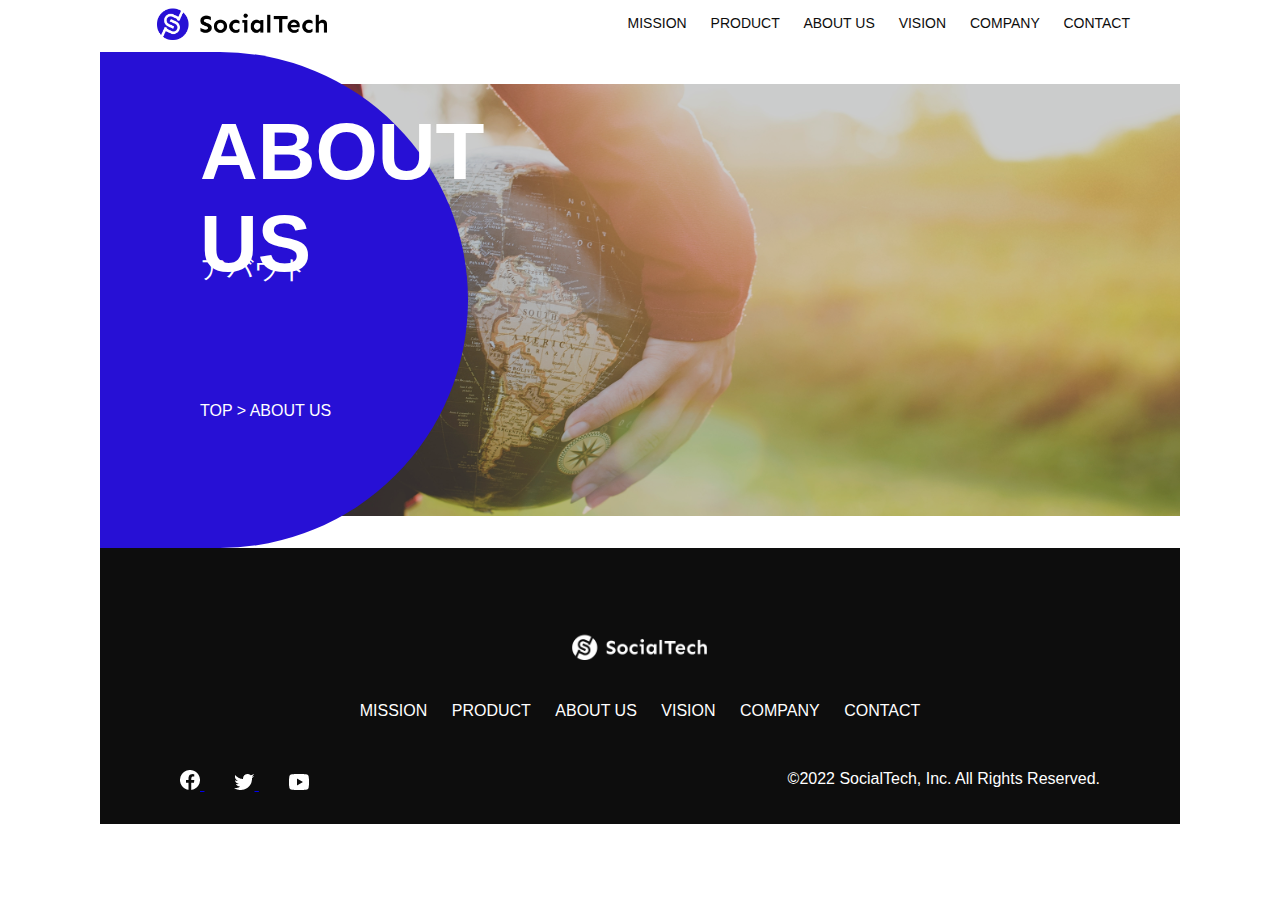
==== aboutus.html @ 39c3bc1f "master" ====
<!DOCTYPE html>
<html>
  <head>
    <title>SocialTech - ABOUT US アバウト -</title>
    <meta charset="utf-8">
    <meta description="SocialTechが目指す5つの目標（S2DGs）を紹介します">
    <meta name="viewport" content="width=device-width, initial-scale="1.0">
    <link rel="stylesheet" href="style.css">
    <style>
      img:not([alt]) {
        border: 10px solid red;
      }
    </style>
  </head>

  <body>
    <!-- ヘッダー -->
    <header>
      <!-- ロゴ -->
      <a href="index.html" id="logo">
        <img src="images/logo.png" alt="トップページに戻る">
      </a>

      <!-- PC用ナビゲーション -->
      <nav id="nav-pc">
        <a href="mission.html">MISSION</a>
        <a href="product.html">PRODUCT</a>
        <a href="aboutus.html">ABOUT US</a>
        <a href="vision.html">VISION</a>
        <a href="company.html">COMPANY</a>
        <a href="contact.html">CONTACT</a>
      </nav>

      <!-- スマホ用メニューボタン -->
      <img id="menu-sp" src="images/button-menu.png" alt="ナビゲーションを開く" 
        onclick="document.getElementById('nav-sp').style.display='block'">

      <!-- スマホ用ナビゲーション -->
      <nav id="nav-sp">
        <img id="close" src="images/button-close.png" alt="ナビゲーションを閉じる" 
          onclick="document.getElementById('nav-sp').style.display = 'none'">
        <a id="logo-sp" href="index.html" 
          onclick="document.getElementById('nav-sp').style.display = 'none'">
          <img src="images/logo-sp.png" alt="トップページに戻る"></a>
        <a class="menu" href="mission.html" 
          onclick="document.getElementById('nav-sp').style.display = 'none'">MISSION</a>
        <a class="menu" href="product.html" 
          onclick="document.getElementById('nav-sp').style.display = 'none'">PRODUCT</a>
        <a class="menu" href="aboutus.html" 
          onclick="document.getElementById('nav-sp').style.display = 'none'">ABOUT US</a>
        <a class="menu" href="vision.html"
          onclick="document.getElementById('nav-sp').style.display = 'none'">VISION</a>
        <a class="menu" href="company.html"
          onclick="document.getElementById('nav-sp').style.display = 'none'">COMPANY</a>
        <a class="menu" href="contact.html"
          onclick="document.getElementById('nav-sp').style.display = 'none'">CONTACT</a>
        <div id="sns">
          <a href="https://www.facebook.com/sejuku2013">
            <img src="images/button-facebook.png" alt="Facebookのリンク">
          </a>
          <a href="https://twitter.com/samuraijuku">
            <img src="images/button-twitter.png" alt="Twitterのリンク">
          </a>
          <a href="https://www.youtube.com/channel/UCCFOQO5aDK0xXam4cUQXT8g">
            <img src="images/button-youtube.png" alt="YouTubeのリンク">
          </a>
        </div>
      </nav>
    </header>

    <main>
      <article>
        <section id="mission-main">
          <div id="mission-title">
            <h1>ABOUT US</h1>
            <span>アバウト</span>
            <div>TOP > ABOUT US</div>
          </div>
        </section>
      </article>
    </main>
    
    <footer>
        <div id="footer-logo">
          <img src="images/logo-sp.png" alt="SocialTech">
        </div>
        <div id="footer-link">
          <a href="mission.html">MISSION</a>
          <a href="product.html">PRODUCT</a>
          <a href="aboutus.html">ABOUT US</a>
          <a href="vision.html">VISION</a>
          <a href="company.html">COMPANY</a>
          <a href="contact.html">CONTACT</a>
        </div>
        <div id="sns-footer">
          <a href="https://www.facebook.com/sejuku2013">
            <img src="images/button-facebook.png" alt="Facebookのリンク">
          </a>
          <a href="https://twitter.com/samuraijuku">
            <img src="images/button-twitter.png" alt="Twitterのリンク">
          </a>
          <a href="https://www.youtube.com/channel/UCCFOQO5aDK0xXam4cUQXT8g">
            <img src="images/button-youtube.png" alt="YouTubeのリンク">
          </a>
          <span id="copyright">&copy;2022 SocialTech, Inc. All Rights Reserved. </span>
        </div>
      </footer>
    </main>
  </body>
</html>
---- style.css ----
/* PC、スマホ共通スタイル */
body {
  font-family: "Source Sans Pro", "Hiragino Kaku Gothic ProN", Meiryo, Arial, sans-serif;
}

p {
  font-size: 15px;
}
/*=======================
PC用のスタイル
========================*/
@media screen and (min-width: 768px) {
  /* 横幅設定 */
  body {
    max-width: 1080px;
    min-width: 960px;
    margin: 0 auto 0 auto;
  }

  /* ヘッダー */
  header {
    display: flex;
    justify-content: space-between;
    max-width: 980px;
    margin: 0 auto 0 auto;
  }

  /* ナビゲーションのレイアウト */
  #nav-pc {
    text-align: right;
    font-size: 14px;
    padding-top: 15px;
  }

  /* ナビゲーションのリンクの装飾設定 */
  #nav-pc > a {
    text-decoration: none;
    margin-left: 20px;
  }

  #nav-pc > a:link {
    color: #0d0d0d;
  }

  #nav-pc > a:visited {
    color: #0d0d0d;
  }

  #nav-pc > a:hover {
    color: #0d0d0d;
    text-decoration: underline;
  }

  #nav-pv > a:active {
    color: #0d0d0d;
  }

  /* メインビジュアル */
  #main-visual {
    position: relative;
    height: 400px;
  }

  #main-message {
    position: absolute;
    top: 0;
    left: 0;
    background-color: #2710d5;
    color: #ffffff;
    border-radius: 0 0 476px 0;
    max-width: 620px;
    height: 100%;
    width: 100%;
    z-index: 11;
  }

  #main-message > h1 {
    font-size: 60px;
    font-weight: bold;
    margin: 100px 0 0 50px;
  }

  #main-message > p {
    font-size: 28px;
    margin: 0 0 0 50px;
  }

  #main-visual > img {
    max-width: 620px;
    border-radius: 476px 0 0 0;
    position: absolute;
    top: 0;
    right: 0;
    z-index: 10;
  }

  /* 見出し */
  h2 {
    margin: 40px 0 0 0;
  }

  h2::after {
    content: url("images/line.png");
    margin-left: 10px;
  }

  h3 {
    font-size: 27px;
  }

  /* ミッション */
  #mission {
    margin: 80px auto 80px auto;
    width: 100%;
  }

  #mission-flex {
    width: 100%;
    display: flex;
  }

  #mission-flex > div {
    width: 50%;
    margin: 20px;
  }

  #mission-photo {
    width: 100%;
  }

  #s2dgs {
    margin-top: 50px;
  }

  /* プロダクト */
  #product {
    background-color: #fafafa;
    width: 100%;
    margin: 80px 0 80px 0;
    padding: 10px 40px 0 40px;
  }

  /* 外枠 */
  #product > div {
    margin-top: 40px;
    display: flex;
  }

  /* 左のカラム */
  #product-left {
    width: 50%;
    margin-right: 20px;
  }

  /* 右のカラム */
  #product-right {
    width: 50%;
    margin-left: 20px;
    margin-top: 80px;
  }

  /* 画像＋説明の枠 */
  #product-left > div {
    position: relative;
    height: 480px;
    margin-right: 20px;
  }

  /* 画像＋説明の枠 */
  #product-left > div {
    position: relative;
    height: 480px;
    margin-right: 20px;
  }

  #product-right > div {
    position: relative;
    height: 480px;
    margin-left: 20px;
  }

  /* 画像 */
  .product-photo {
    width: 100%;
  }

  /* 説明文の枠 */
  .product-explain {
    background-color: #ffffff;
    position: absolute;
    left:  0;
    top:  280px;
    margin: 0 40px 0 40px;
    padding: 20px;
    box-shadow: 5px 5px 10px rgba(0, 0, 0, 0.05);
  }

  /* 説明文の英語 */
  .product-explain > span {
    color: #2710d5;
    font-weight: bold;
    font-size: 16px;
    margin: 0;
  }

  /* 説明文の見出し */
  .product-explain > h3 {
    margin: 5px 0 5px 0;
  }

  /* 説明文 */
  .product-explain > p {
    margin: 0;
  }

  /* 「もっとみる」ボタン */
  #product-more {
    margin: 0 auto -42px auto;
  }

  /* ABOUT US */
  #aboutus {
    margin: 80px auto 80px auto;
  }

  /* 3つの組織文化と画像を入れる枠 */
  #aboutus > div {
    display: flex;
  }

  /* 画像 */
  .culture-img {
    width: 100%;
    align-self: flex-start;
  }

  .culture-img2 {
    margin-top: 50px;
    width: 100%;
  }

  /* 3つの組織文化の表 */
  .culture-table {
    max-width: 500px;
    margin-right: 50px;
  }

  /* 番号 */
  .culture-num {
    font-size: 80px;
    color: #2710d5;
    margin: 0 20px 0 0;
  }

  /* 組織文化英語 */
  .culture-en {
    color: #2710d5;
    font-weight: bold;
    font-size: 24px;
    display: block;
  }

  /* 組織文化日本語 */
  .culture-jp {
    font-size: 28px;
    font-weight: bold;
  }

  /* 説明文 */
  .culture-description {
    margin: 0;
  }

  /* ビジョン */
  #vision {
    margin: 80px auto 80px auto;
  }

  /* セクション内の外枠 */
  #vision > div {
    width: 100%;
    display: flex;
    justify-content: space-between;
    flex-wrap: wrap;
  }

  /* 7つの行動指針の枠 */
  .vision-box {
    width: 300px;
    height: 300px;
    margin-bottom: 30px;
    position: relative;
  }

  .vision-box > img {
    width: 100%;
    height: auto;
    position: absolute;
    top: 0;
    left: 0;
    z-index: 30;
  }

  .vision-box > span {
    position: absolute;
    top: 0;
    left: 0;
    z-index: 31;
    margin-right: 20px;
  }

  .vision-box > span > h4 {
    color: #2710d5;
    font-size: 24px;
    margin: 80px 0 0 0;
  }

  .vision-box > span > h4::first-letter {
    font-size: 40px;
  }

  .vision-box > span > h5 {
    font-size: 20px;
    margin: 0 0 0 0;
  }

  .vision-box > span > p {
    margin: 10px 0 0 0;
  }

  /* 会社概要 */
  #company {
    margin: 80px auto 80px auto;
  }

  #company-table {
    width: 100%;
  }

  .tableheader {
    text-align: left;
    padding: 20px;
    border-bottom-color: #2710d5;
    border-bottom-width: 1px;
    border-bottom-style: solid;
    width: 100px;
  }

  .tableheader-first {
    text-align: left;
    padding: 20px;
    border-bottom-color: #2710d5;
    border-bottom-width: 1px;
    border-bottom-style: solid;
    border-top-color: #2710d5;
    border-top-width: 1px;
    border-top-style: solid;
    width: 100px;
  }

  .cell {
    padding: 30px;
    border-bottom-color: #ececec;
    border-bottom-width: 1px;
    border-bottom-style: solid;
  }

  .cell-first {
    padding: 30px;
    border-bottom-color: #ececec;
    border-bottom-width: 1px;
    border-bottom-style: solid;
    border-top-color: #ececec;
    border-top-width: 1px;
    border-top-style: solid;
  }

  #company > iframe {
    width: 100%;
    height: 368px;
    margin: 40px 0 0 0;
  }

  /* お問い合わせ */
  #contact {
    margin: 80px auto 80px auto;
  }

  /* 外枠 */
  #contact > form > div {
    display: flex;
    flex-direction: row;
    flex-wrap: wrap;
    padding-bottom: 30px;
  }

  /* 左列の見出し */
  .contact-heading {
    width: 240px;
    align-self: center;
  }

  /* 見出しのラベル */
  .contact-label {
    width: 200px;
    font-weight: bold;
  }

  /* 必須 */
  .contact-span {
    color: #ce2222;
    margin: 0 0 0 20px;
    font-weight: bold;
  }

  /* テキストボックス */
  .contact-textbox {
    border-top: 0;
    border-left: 0;
    border-right: 0;
    border-bottom-width: 1px;
    border-bottom-color: #707070;
    border-bottom-style: solid;
    background-color: #fafafa;
    width: 400px;
    height: 56px;
  }

  /* お問い合わせ内容のテキストエリア */
  .contact-textarea {
    border-top: 0;
    border-left: 0;
    border-right: 0;
    border-bottom-width: 1px;
    border-bottom-color: #707070;
    border-bottom-style: solid;
    background-color: #fafafa;
    width: 400px;
    height: 200px;
  }

  /* 個人情報の取り扱い */
  details {
    width: 700px;
  }

  details > div {
    background-color: #fafafa;
    padding: 20px;
  }

  details > span {
    font-weight: bold;
  }

  /* フッター */
  footer {
    background-color: #0d0d0d;
    text-align: center;
    padding: 80px 80px 30px 80px;
  }

  #footer-logo {
    margin-bottom: 30px;
  }

  #footer-link {
    margin-bottom: 50px;
  }

  #footer-link > a {
    text-decoration: none;
    margin: 10px;
  }

  #footer-link > a {
    text-decoration: none;
    margin: 10px;
  }

  #footer-link > a:link {
    color: #ffffff;
  }

  #footer-link > a:visited {
    color: #ffffff;
  }

  #footer-link > a:hover {
    color: #ffffff;
    text-decoration: underline;
  }

  #footer-link > a:active {
    color: #ffffff;
  }

  #sns-footer {
    text-align: left;
    width: 100%;
  }

  #sns-footer > a {
    margin-right: 30px;
  }

  #copyright {
    color: #ffffff;
    text-align: right;
    float: right;
  }

  /* PC用ナビゲーション非表示 */
  #nav-sp, #menu-sp {
    display: none;
  }

  /* mission.html用スタイル */
  /* ミッションのメインビジュアル */
  #mission-main {
    height: 496px;
    width: 100%;
    background-image: url("images/mission/mission-main.png");
    background-repeat: no-repeat;
    background-position-y: center;
  }

  #mission-title {
    background-color: #2710d5;
    width: 368px;
    color: #ffffff;
    height: 496px;
    border-radius: 0 248px 248px 0;
    position: relative;
  }

  #mission-title > h1 {
    position: absolute;
    top: 0;
    left: 100px;
    font-size: 80px;
  }

  #mission-title > span {
    position: absolute;
    top: 200px;
    left: 100px;
    font-size: 26px;
  }

  #mission-title > div {
    position: absolute;
    top: 350px;
    left: 100px;
    font-size: 16px;
  }

  #mission-s2dgs {
    width: 100%;
    margin: 20px;
  }

  .mission-h2 {
    color: #2710d5;
    font-size: 40px;
  }

  .mission-h2::after {
    content: none;
  }

  #mission-5goals {
    margin: 20px;
    display: flex;
  }

  #mission-5goals > img {
    width: 100%;
  }

  #mission-5goals > div {
    flex-grow: 1;
    padding: 20px;
  }

  #mission-5goals > div > div {
    margin-bottom: 40px;
  }

  .fivegoals-image-right {
    float: right;
    margin: 20px;
  }

  .fivegoals-image-left {
    float: left;
    margin: 20px;
  }

  .fivegoals-number {
    color: #2710d5;
    font-size: 48px;
    margin: 0;
  }

  .fivegoals-h3 {
    font-size: 28px;
    font-weight: bold;
    margin: 0;
  }

  .fivegoals-p {
    margin: 0;
  }

  /* プロダクトページ */
  #product-main {
    height: 496px;
    width: 100%;
    background-image: url("images/product/product-main.png");
    background-repeat: no-repeat;
    background-position-y: center;
  }

  #product-title {
    background-color: #2710d5;
    width: 368px;
    color: #ffffff;
    height: 496px;
    border-radius: 0 248px 248px 0;
    position: relative;
  }

  #product-title > h1 {
    position: absolute;
    top: 0;
    left: 100px;
    font-size: 80px;
  }

  #product-title > span {
    position: absolute;
    top: 200px;
    left: 100px;
    font-size: 26px;
  }

  #product-title > div {
    position: absolute;
    top: 350px;
    left: 100px;
    font-size: 16px;
  }

  /* セクション1 */
  .product-section1 {
    position: relative;
    margin: 20px;
    height: 340px;
  }

  .product-section1 > img {
    position: absolute;
    top: 0;
    left: 0;
    width: 450px;
    margin: 0 40px 30px 0;
    border-radius: 0 432px 0 0;
  }

  .product-section1 > div {
    position: absolute;
    top: 0;
    left: 480px;
  }

  /* セクション2 */
  .product-section2 {
    position: relative;
    margin: 20px;
    height: 340px;
  }

  .product-section2 > img {
    position: absolute;
    top: 0;
    right: 0;
    width: 450px;
    margin: 0 0 30px 40px;
    border-radius: 432px 0 0 0;
  }

  .product-section2 > div {
    width: 500px;
    position: absolute;
    top: 0;
    left: 0;
  }

  .product-h2 {
    color: #2710d5;
    font-size: 24px;
    margin: 0;
  }

  .product-h3 {
    font-size: 28px;
    margin: 0;
  }
}

/*====================
  スマートフォン用のスタイル
 =====================*/
@media screen and (max-width: 767px) {
  body {
    min-width: 375px;
    margin:  0;
  }

  /* PC用ナビゲーション非表示 */
  #nav-pc {
    display: none;
  }

  /* ハンバーガーメニュー */
  #menu-sp {
    float: right;
    padding: 0;
  }

  /* スマホ用ナビゲーションの表示切替 */
  /* 初期状態、レイアウトと非表示設定 */
  #nav-sp {
    background-color: #2710d5;
    position: absolute;
    left: 0;
    top: 0;
    height: 100%;
    width: 100%;
    display: none;
    z-index: 100;
  }

  /* ×ボタン */
  #close {
    position: absolute;
    top: 20px;
    right: 20px;
  }

  /* ナビゲーションメニュー用ロゴ */
  #logo-sp {
    margin: 80px 0 30px 20px;
  }

  /* ナビゲーションのリンクの装飾設定 */
  #nav-sp > a {
    display: block;
  }

  #nav-sp > a:link {
    color: #ffffff;
  }

  #nav-sp > a:visited {
    color: #ffffff;
  }

  #nav-sp > a:hover {
    color: #ffffff;
    text-decoration: underline;
  }

  #nav-sp > a:active {
    color: #ffffff;
  }

  #nav-sp > .menu {
    text-decoration: none;
    display: block;
    margin: 0 20px 0 20px;
    height: 44px;
    font-size: 16px;
    background-image: url("images/arrow.png");
    background-repeat: no-repeat;
    background-position: right top;
  }

  #sns {
    position: absolute;
    bottom: 20px;
    left: 20px;
  }

  #sns > a {
    margin-right: 30px;
  }

  /* メインビジュアル */
  #main-visual {
    position: relative;
    height: 470px;
    width: 100%;
    overflow: hidden;
  }

  #main-visual > div {
    position: absolute;
    top: 0;
    left: 0;
    background-color: #2710d5;
    color: white;
    border-radius: 0 0 476px 0;
    text-align: center;
    height: 280px;
    width: 100%;
    z-index: 11;
  }

  #main-visual > div > h1 {
    font-size: 28px;
    margin: 90px 0 0 0;
  }

  #main-visual > div > p {
    margin: 0;
  }

  #main-visual > img {
    width: 100%;
    border-radius: 476px 0 0 0;
    z-index: 10;
    position: absolute;
    bottom: 0;
    right: 0;
  }

  /* 見出し */
  h2::after {
    content: url("images/line.png");
    margin-left: 10px;
  }

  h3 {
    font-size: 24px;
    margin: 10px 0 0 0;
  }

  /* ミッション */
  #mission {
    margin: 20px;
  }

  #mission-photo {
    width: 100%;
  }

  #s2dgs {
    width: 100%;
  }

  #product {
    background-color: #fafafa;
    padding-top: 10px;

  }
  
  #product h2 {
    margin-left: 20px;
  }

  /* 外枠 */
  /* 左右のカラム　スマホでは縦並び */
  #product-left, #product-right {
    margin-right: 20px;
    margin-left: 20px;
  }

  /* 画像＋説明の枠 */
  #product-left > div, #product-right > div {
    position: relative;
    height: 540px;
  }

  /* 説明文の枠 */
  .product-explain {
    background-color: #ffffff;
    position: absolute;
    left: 0;
    bottom: 50px;
    padding: 20px;
    box-shadow: 100% 10px rgba(0, 0, 0, 0.05);
  }

  .product-explain > span {
    color: #2710d5;
    font-weight: bold;
    font-size: 16px;
    margin: 0px;
  }

  .product-explain > h3 {
    margin: 10px 0 10px 0;
  }
  
  .product-photo {
    width: 100%;
  }

  #product-more > img {
    margin: 0 0 -42px 20px;
  }

  /* ABOUT US */
  #aboutus {
    margin: 80px 20px 80px 20px;
  }

  #aboutus > div {
    display: flex;
    flex-direction: column;
  }

  .culture-table {
    width: 100%;
    padding-right: 20px;
    order: 2;
  }

  .culture-img {
    width: 100%;
    order: 1;
  }

  .culture-img2 {
    width: 100%;
  }

  .culture-num {
    font-size: 80px;
    color: #2710d5;
  }

  .culture-en {
    color: #2710d5;
    font-weight: bold;
    font-size: 24px;
    display: block;
  }

  .culture-jp {
    display: block;
  }

  .culture-description {
    margin: 0;
  }

  /* ビジョン */
  #vision {
    margin: 80px 20px 80px 20px;
  }

  .vision-box {
    width: 300px;
    height: 300px;
    margin-bottom: 30px;
    position: relative;
  }

  .vision-box > img {
    width: 100%;
    height: auto;
    position: absolute;
    top: 0;
    left: 0;
    z-index: 30;
  }

  .vision-box > span {
    position: absolute;
    top: 0;
    left: 0;
    z-index: 31;
    margin-right: 20px;
  }

  .vision-box > span > h4 {
    color: #2710d5;
    font-size: 24px;
    margin: 60px 0 0 0;
  }

  .vision-box > span > h5 {
    font-size: 20px;
    margin: 0 0 0 0;
  }

  .vision-box > span > p {
    margin: 10px 0 0 0;
  }

  /* 会社概要 */
  #company {
    margin: 0 20px 0 20px;
  }

  #company > h3 {
    margin-bottom: 20px;
  }

  #company > table {
    width: 100%;
  }

  .tableheader-first {
    text-align: left;
    padding: 20px;
    border-bottom-color: #2710d5;
    border-bottom-width: 1px;
    border-bottom-style: solid;
    border-top-color: #2710d5;
    border-top-width: 1px;
    border-top-style: solid;
    width: 50%;
  }

  .tableheader {
    text-align: left;
    padding: 20px;
    border-bottom-color: #2710d5;
    border-bottom-width: 1px;
    border-bottom-style: solid;
    width: 50%;
  }

  .cell {
    padding: 20px;
    border-bottom-color: #ececec;
    border-bottom-width: 1px;
    border-bottom-style: solid;
  }

  .cell-first {
    padding: 20px;
    border-bottom-color: #ececec;
    border-bottom-width: 1px;
    border-bottom-style: solid;
    border-top-color: #ececec;
    border-top-width: 1px;
    border-top-style: solid;
  }

  #company > iframe {
    width: 100%;
    height: 240px;
    margin: 40px 0 0 0;
  }

  /* お問い合わせ */
  #contact {
    margin: 80px 20px 80px 20px;
  }

  #contact > h3 {
    margin-bottom: 20px;
  }

  #contact > form > div {
    margin-bottom: 20px;
  }

  .contact-heading {
    margin-bottom: 20px;
  }

  /* ラベル */
  .contact-label {
    width: 200px;
    font-weight: bold;
  }

  /* 必須 */
  .contact-span {
    color: #ce2222;
    margin: 0 0 0 20px;
    font-weight: bold;
  }

  .contact-textbox {
    height: 56px;
    border-top: 0;
    border-left: 0;
    border-right: 0;
    background-color: #fafafa;
    border-bottom-color: #707070;
    border-bottom-width: 1px;
    border-bottom-style: solid;
    min-width: 300px;
    width: 100%;
  }

  .contact-textarea {
    height: 150px;
    border-top: 0;
    border-left: 0;
    border-right: 0;
    background-color: #fafafa;
    width: 100%;
  }

  .radiobutton {
    margin-bottom: 20px;
  }

  .radiobutton + label::after {
    content: "\A";
    white-space: pre;
  }

  /* フッター */
  footer {
    background-color: #0d0d0d;
    padding: 30px 20px 50px 20px;
  }

  #footer-logo {
    margin-bottom: 30px;
  }

  #footer-link {
    margin-bottom: 50px;
  }

  #footer-link > a {
    text-decoration: none;
    margin: 0 20px 30px 0;
    display: block;
    background-image: url("images/arrow.png");
    background-repeat: no-repeat;
    background-position: right top;
  }

  #footer-link > a:link {
    color: #ffffff;
  }
  #footer-link > a:visited {
    color: #ffffff;
  }
  #footer-link > a:hover {
    color: #ffffff;
    text-decoration: underline;
  }
  #footer-link > a:active {
    color: #ffffff;
  }

  #sns-footer {
    display: block;
    width: 100%;
  }

  #sns-footer > a {
    margin-right: 30px;
  }

  #copyright {
    font-size: 12px;
    display: block;
    margin-top: 30px;
    color: #ffffff;
  }

  /* mission.html用スタイル */
  /* ミッションのメインビジュアル */
  #mission-main {
    height: 250px;
    width: 100%;
    background-image: url("images/mission/mission-main.png");
    background-repeat: no-repeat;
    background-position-y: center;
    background-size: auto 200px;
  }

  #mission-title {
    background-color: #2710d5;
    width: 136px;
    color: #ffffff;
    height: 256px;
    border-radius: 0 248px 248px 0;
    position: relative;
  }

  #mission-title > h1 {
    position: absolute;
    top: 0;
    left: 20px;
    font-size: 40px;
  }

  #mission-title > span {
    position: absolute;
    top: 110px;
    left: 20px;
    font-size: 18px;
  }

  #mission-title > div {
    position: absolute;
    top: 180px;
    left: 20px;
    font-size: 13px;
  }

  /* ミッションページ　S2DGSの設定 */
  #mission-s2dgs {
    margin: 20px;
  }

  .mission-h2 {
    color: #2710d5;
    font-size: 38px;
    margin: 0;
  }

  .mission-h2::after {
    content: none;
  }

  /* ミッションページ　5Goalsの設定 */
  #mission-s2dgs > img {
    width: 100%;
  }

  #mission-5goals {
    margin: 20px;
  }

  #s2dgs-image {
    width: 100%;
  }

  #mission-5goals > div > div {
    margin-bottom: 40px;
  }

  .fivegoals-image-right {
    margin: 20px auto 20px auto;
    display: block;
  }

  .fivegoals-image-left {
    margin: 20px auto 20px auto;
    display: block;
  }

  .fivegoals-number {
    color: #2710d5;
    font-size: 48px;
    margin: 0;
  }

  .fivegoals-h3 {
    font-size: 28px;
    margin: 0;
  }

  .fivegoals-p {
    margin: 0;
  }

  /* プロダクトページ */
  #product-main {
    height: 256px;
    width: 100%;
    background-image: url("images/product/product-main.png");
    background-repeat: no-repeat;
    background-position-y: center;
    background-size: auto 208px auto 208px;
  }

  #product-title {
    background-color: #2710d5;
    width: 136px;
    color: #ffffff;
    height: 256px;
    border-radius: 0 248px 248px 0;
    position: relative;
  }

  #product-title > h1 {
    position: absolute;
    top: 0;
    left: 20px;
    font-size: 40px;
  }

  #product-title > span {
    position: absolute;
    top: 110px;
    left: 20px;
    font-size: 18px;
  }

  #product-title > div {
    position: absolute;
    top: 180px;
    left: 20px;
    font-size: 13px;
  }

  .product-section1 {
    margin: 20px;
  }

  .product-section1 > img {
    width: 100%;
    border-radius: 0 300px 0 0;
  }

  .product-section2 {
    margin: 20px;
    display: flex;
    flex-direction: column;
  }

  .product-section2 > img {
    order: 1;
    width: 100%;
    border-radius: 300px 0 0 0;
  }

  .product-section2 > div {
    order: 2;
  }

  .product-h2 {
    color: #2710d5;
    font-size: 24px;
    margin: 0;
  }

  .product-h3 {
    font-size: 28px;
    margin: 0;
  }
}
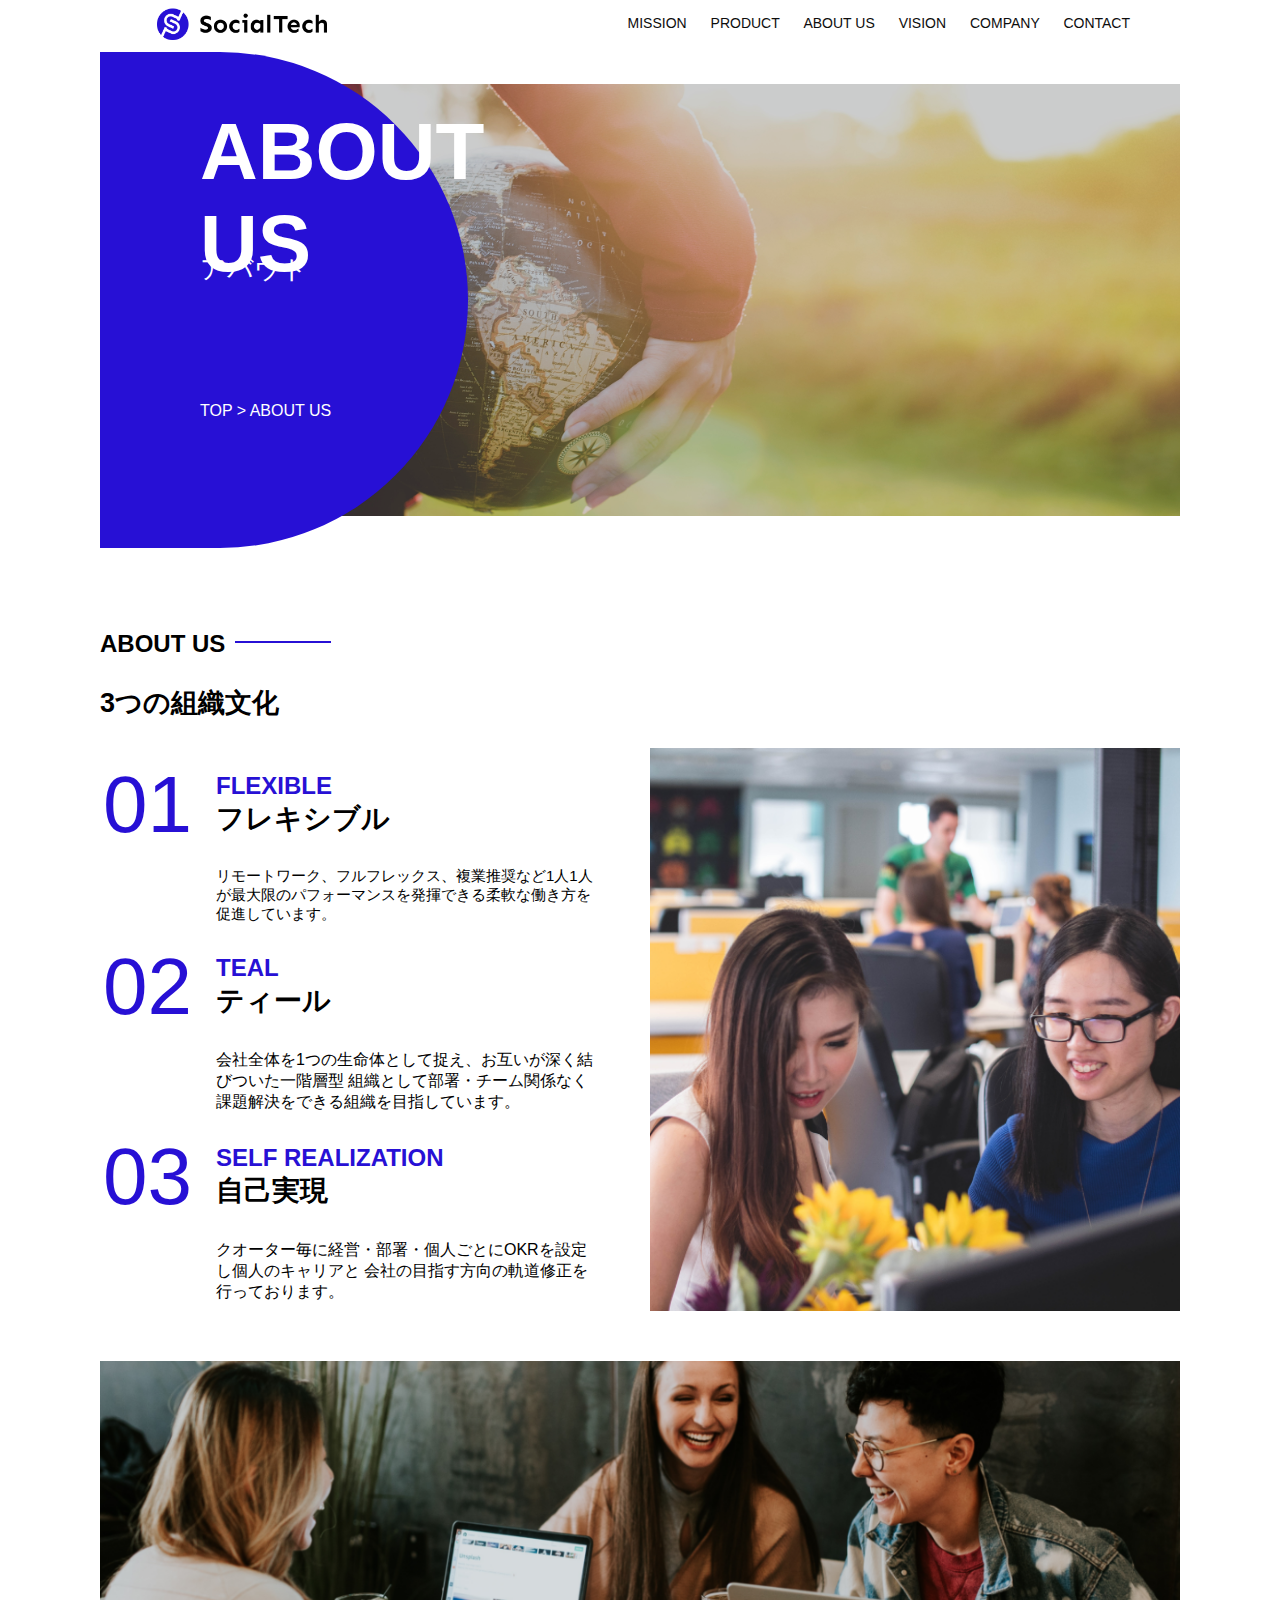
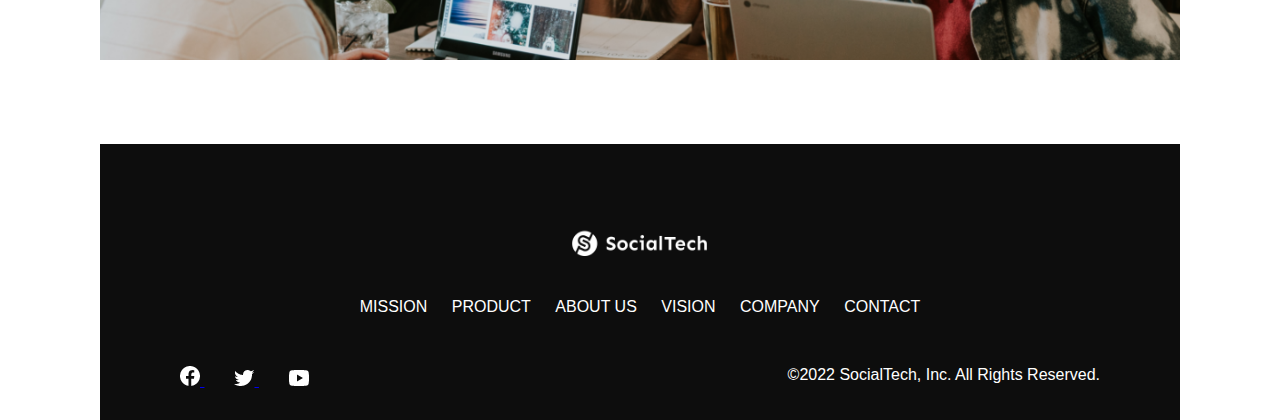
==== commit 6d7d6a4b: "master" ====
--- a/aboutus.html
+++ b/aboutus.html
@@ -3,7 +3,7 @@
   <head>
     <title>SocialTech - ABOUT US アバウト -</title>
     <meta charset="utf-8">
-    <meta description="SocialTechが目指す5つの目標（S2DGs）を紹介します">
+    <meta description="SocialTechについてを紹介します">
     <meta name="viewport" content="width=device-width, initial-scale="1.0">
     <link rel="stylesheet" href="style.css">
     <style>
@@ -77,6 +77,79 @@
             <div>TOP > ABOUT US</div>
           </div>
         </section>
+
+        <!---ABOUT US-->
+        <section id="aboutus">
+          <h2 class="index-h2">ABOUT US</h2>
+          <h3>3つの組織文化</h3>
+          <div>
+            <table class="culture-table">
+              <tr>
+                <td>
+                  <span class="culture-num">01</span>
+                </td>
+                <td>
+                  <span class="culture-en">FLEXIBLE</span>
+                  <span class="culture-jp">フレキシブル</span>
+                </td>
+              </tr>
+
+              <tr>
+                <td>
+                  <!--　空のセル -->
+                </td>
+                <td>
+                  <p class="culture-description">
+                    リモートワーク、フルフレックス、複業推奨など1人1人が最大限のパフォーマンスを発揮できる柔軟な働き方を促進しています。
+                  </p>
+                </td>
+              </tr>
+
+              <tr>
+                <td>
+                  <span class="culture-num">02</span>
+                </td>
+                <td>
+                  <span class="culture-en">TEAL</span>
+                  <span class="culture-jp">ティール</span>
+                </td>
+              </tr>
+
+              <tr>
+                <td>
+                  <!--空のセル-->
+                </td>
+                <td>
+                  会社全体を1つの生命体として捉え、お互いが深く結びついた一階層型
+                  組織として部署・チーム関係なく課題解決をできる組織を目指しています。
+                </td>
+              </tr>
+
+              <tr>
+                <td>
+                  <span class="culture-num">03</span>
+                </td>
+                <td>
+                  <span class="culture-en">SELF REALIZATION</span>
+                  <span class="culture-jp">自己実現</span>
+                </td>
+              </tr>
+
+              <tr>
+                <td>
+                  <!--空のセル-->
+                </td>
+  
+                <td>
+                  クオーター毎に経営・部署・個人ごとにOKRを設定し個人のキャリアと
+                 会社の目指す方向の軌道修正を行っております。
+               </td>
+              </tr>
+            </table>
+            <img class="culture-img" src="images/index/index-aboutus1.png" alt="笑顔で話し合う2人の女性">
+          </div>
+          <img class="culture-img2" src="images/index/index-aboutus2.png" alt="笑顔で話し合う3人の男女">
+        </section>
       </article>
     </main>
     
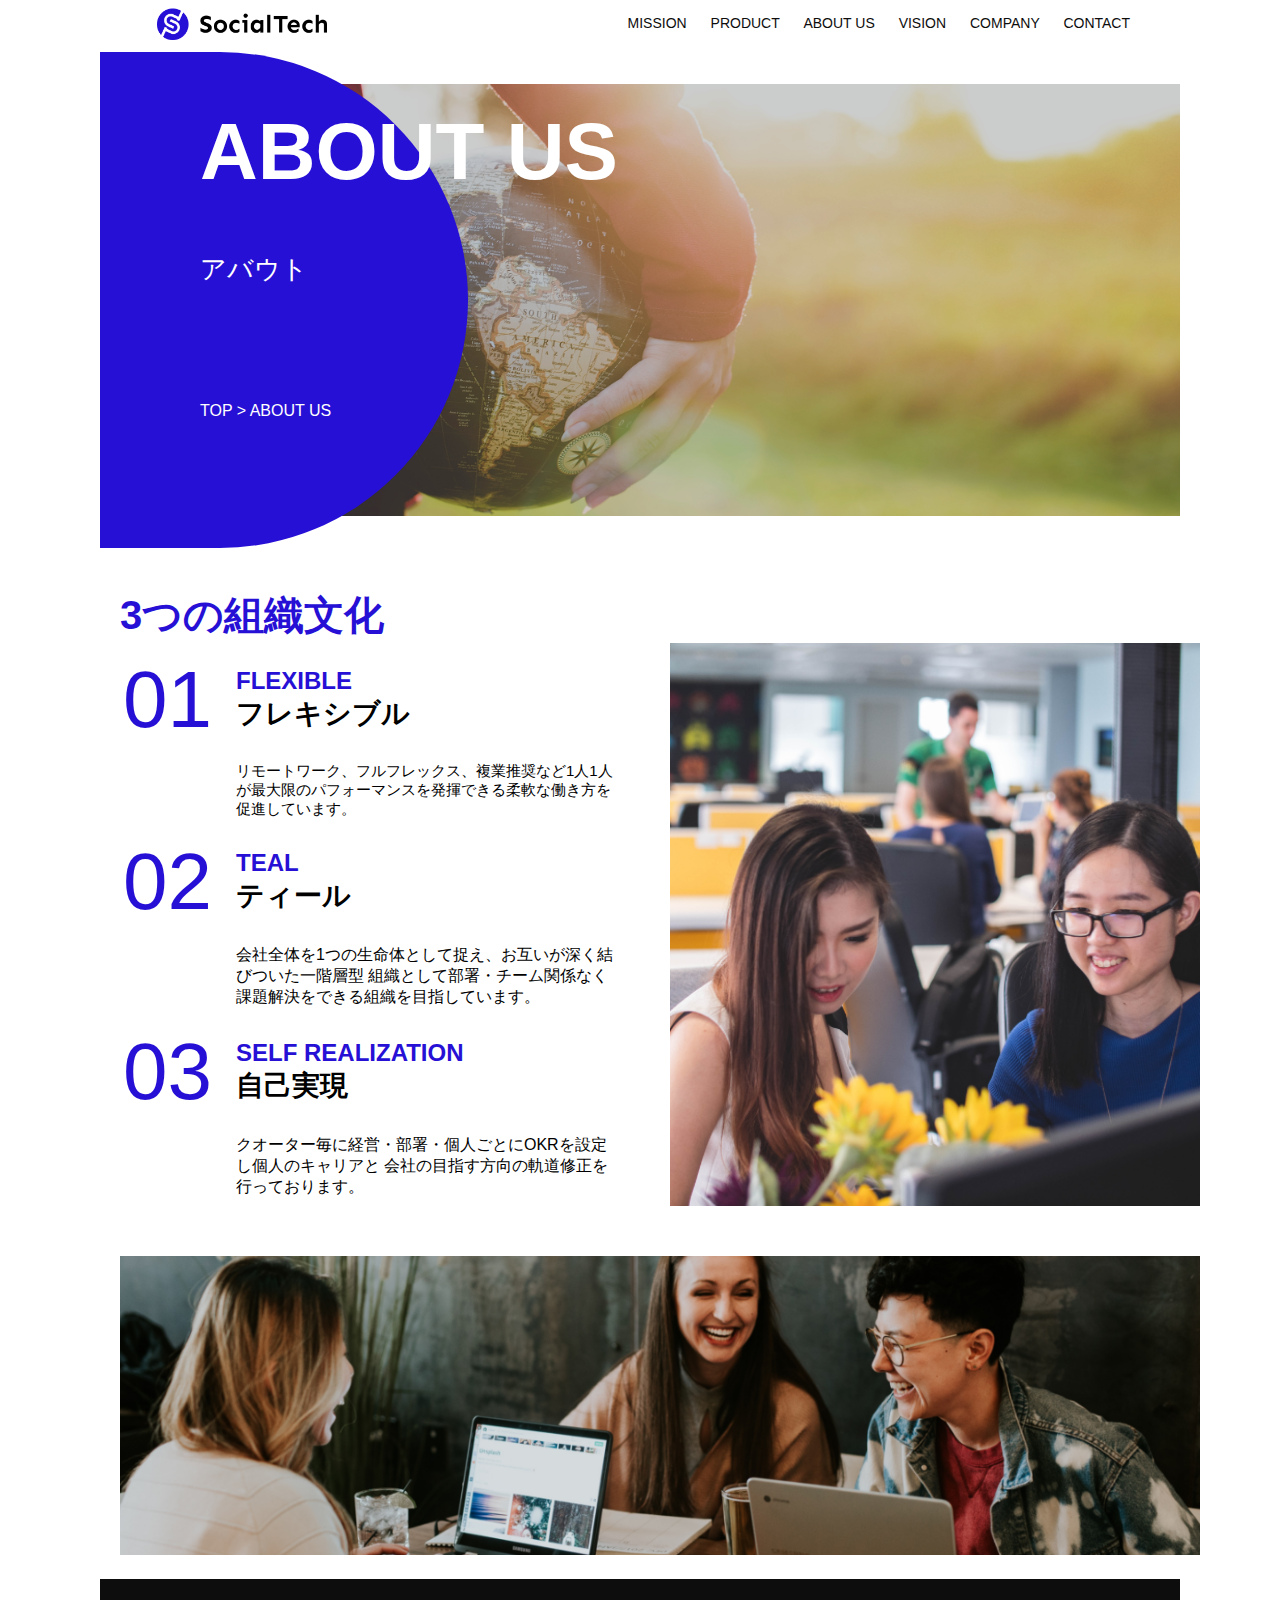
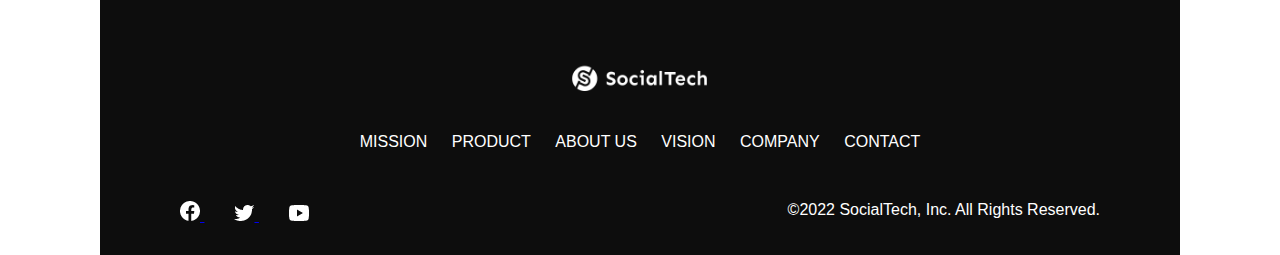
==== commit 6f2a6e7f: "master" ====
--- a/aboutus.html
+++ b/aboutus.html
@@ -70,8 +70,8 @@
 
     <main>
       <article>
-        <section id="mission-main">
-          <div id="mission-title">
+        <section id="about-main">
+          <div id="about-title">
             <h1>ABOUT US</h1>
             <span>アバウト</span>
             <div>TOP > ABOUT US</div>
@@ -79,18 +79,18 @@
         </section>
 
         <!---ABOUT US-->
-        <section id="aboutus">
-          <h2 class="index-h2">ABOUT US</h2>
-          <h3>3つの組織文化</h3>
+        <section id="aboutus2">
+          <h2 class="about-h2">3つの組織文化</h2>
+
           <div>
-            <table class="culture-table">
+            <table class="culture2-table">
               <tr>
                 <td>
-                  <span class="culture-num">01</span>
+                  <span class="culture2-num">01</span>
                 </td>
                 <td>
-                  <span class="culture-en">FLEXIBLE</span>
-                  <span class="culture-jp">フレキシブル</span>
+                  <span class="culture2-en">FLEXIBLE</span>
+                  <span class="culture2-jp">フレキシブル</span>
                 </td>
               </tr>
 
@@ -99,7 +99,7 @@
                   <!--　空のセル -->
                 </td>
                 <td>
-                  <p class="culture-description">
+                  <p class="culture2-description">
                     リモートワーク、フルフレックス、複業推奨など1人1人が最大限のパフォーマンスを発揮できる柔軟な働き方を促進しています。
                   </p>
                 </td>
@@ -107,11 +107,11 @@
 
               <tr>
                 <td>
-                  <span class="culture-num">02</span>
+                  <span class="culture2-num">02</span>
                 </td>
                 <td>
-                  <span class="culture-en">TEAL</span>
-                  <span class="culture-jp">ティール</span>
+                  <span class="culture2-en">TEAL</span>
+                  <span class="culture2-jp">ティール</span>
                 </td>
               </tr>
 
@@ -127,11 +127,11 @@
 
               <tr>
                 <td>
-                  <span class="culture-num">03</span>
+                  <span class="culture2-num">03</span>
                 </td>
                 <td>
-                  <span class="culture-en">SELF REALIZATION</span>
-                  <span class="culture-jp">自己実現</span>
+                  <span class="culture2-en">SELF REALIZATION</span>
+                  <span class="culture2-jp">自己実現</span>
                 </td>
               </tr>
 
@@ -146,9 +146,10 @@
                </td>
               </tr>
             </table>
-            <img class="culture-img" src="images/index/index-aboutus1.png" alt="笑顔で話し合う2人の女性">
+            <img class="culture2-img" src="images/index/index-aboutus1.png" alt="笑顔で話し合う2人の女性">
           </div>
-          <img class="culture-img2" src="images/index/index-aboutus2.png" alt="笑顔で話し合う3人の男女">
+
+          <img class="culture2-img2" src="images/index/index-aboutus2.png" alt="笑顔で話し合う3人の男女">
         </section>
       </article>
     </main>
--- a/style.css
+++ b/style.css
@@ -613,7 +613,8 @@
     margin: 0;
   }
 
-  /* プロダクトページ */
+  /* product.html用スタイル */
+  /* プロダクトのメインビジュアル */
   #product-main {
     height: 496px;
     width: 100%;
@@ -707,6 +708,431 @@
     font-size: 28px;
     margin: 0;
   }
+
+
+  /* about.html用スタイル */
+  /* アバウトのメインビジュアル */
+  #about-main {
+    height: 496px;
+    width: 100%;
+    background-image: url("images/mission/mission-main.png");
+    background-repeat: no-repeat;
+    background-position-y: center;
+  }
+
+  #about-title {
+    background-color: #2710d5;
+    width: 368px;
+    color: #ffffff;
+    height: 496px;
+    border-radius: 0 248px 248px 0;
+    position: relative;
+  }
+
+  #about-title > h1 {
+    position: absolute;
+    top: 0;
+    left: 100px;
+    font-size: 80px;
+    white-space: nowrap;
+  }
+
+  #about-title > span {
+    position: absolute;
+    top: 200px;
+    left: 100px;
+    font-size: 26px;
+  }
+
+  #about-title > div {
+    position: absolute;
+    top: 350px;
+    left: 100px;
+    font-size: 16px;
+  }
+
+  #aboutus2 {
+    width: 100%;
+    margin: 20px;
+  }
+
+  .about-h2 {
+    color: #2710d5;
+    font-size: 40px;
+  }
+
+  .about-h2::after {
+    content: none;
+  }
+
+  /* 3つの組織文化と画像を入れる枠 */
+  #aboutus2 > div {
+   display: flex;
+  }
+  
+  /* 画像 */
+  .culture2-img {
+    width: 100%;
+    align-self: flex-start;
+  }
+  
+  .culture2-img2 {
+    margin-top: 50px;
+    width: 100%;
+  }
+  
+  /* 3つの組織文化の表 */
+  .culture2-table {
+    max-width: 500px;
+    margin-right: 50px;
+  }
+  
+  /* 番号 */
+  .culture2-num {
+    font-size: 80px;
+    color: #2710d5;
+    margin: 0 20px 0 0;
+  }
+  
+  /* 組織文化英語 */
+  .culture2-en {
+    color: #2710d5;
+    font-weight: bold;
+    font-size: 24px;
+    display: block;
+  }
+  
+  /* 組織文化日本語 */
+  .culture2-jp {
+    font-size: 28px;
+    font-weight: bold;
+  }
+  
+  /* 説明文 */
+  .culture2-description {
+    margin: 0;
+  }
+
+  /* vision.html用スタイル */
+  /* ヴィジョンのメインビジュアル */
+  #vision-main {
+    height: 496px;
+    width: 100%;
+    background-image: url("images/mission/mission-main.png");
+    background-repeat: no-repeat;
+    background-position-y: center;
+  }
+
+  #vision-title {
+    background-color: #2710d5;
+    width: 368px;
+    color: #ffffff;
+    height: 496px;
+    border-radius: 0 248px 248px 0;
+    position: relative;
+  }
+
+  #vision-title > h1 {
+    position: absolute;
+    top: 0;
+    left: 100px;
+    font-size: 80px;
+  }
+
+  #vision-title > span {
+    position: absolute;
+    top: 200px;
+    left: 100px;
+    font-size: 26px;
+  }
+
+  #vision-title > div {
+    position: absolute;
+    top: 350px;
+    left: 100px;
+    font-size: 16px;
+  }
+
+  #vision2 {
+    width: 100%;
+    margin: 20px;
+  }
+
+  .vision-h2 {
+    color: #2710d5;
+    font-size: 40px;
+  }
+
+  .vision-h2::after {
+    content: none;
+  }
+
+  /* セクション内の外枠 */
+  #vision2 > div {
+    width: 100%;
+    display: flex;
+    justify-content: space-between;
+    flex-wrap: wrap;
+  }
+
+  /* 7つの行動指針の枠 */
+  .vision2-box {
+    width: 300px;
+    height: 300px;
+    margin-bottom: 30px;
+    position: relative;
+  }
+
+  .vision2-box > img {
+    width: 100%;
+    height: auto;
+    position: absolute;
+    top: 0;
+    left: 0;
+    z-index: 30;
+  }
+
+  .vision2-box > span {
+    position: absolute;
+    top: 0;
+    left: 0;
+    z-index: 31;
+    margin-right: 20px;
+  }
+
+  .vision2-box > span > h4 {
+    color: #2710d5;
+    font-size: 24px;
+    margin: 80px 0 0 0;
+  }
+
+  .vision2-box > span > h4::first-letter {
+    font-size: 40px;
+  }
+
+  .vision2-box > span > h5 {
+    font-size: 20px;
+    margin: 0 0 0 0;
+  }
+
+  .vision2-box > span > p {
+    margin: 10px 0 0 0;
+  }
+
+  /* company.html用スタイル */
+  /* カンパ二ーのメインビジュアル */
+  #company-main {
+    height: 496px;
+    width: 100%;
+    background-image: url("images/mission/mission-main.png");
+    background-repeat: no-repeat;
+    background-position-y: center;
+  }
+
+  #company-title {
+    background-color: #2710d5;
+    width: 368px;
+    color: #ffffff;
+    height: 496px;
+    border-radius: 0 248px 248px 0;
+    position: relative;
+  }
+
+  #company-title > h1 {
+    position: absolute;
+    top: 0;
+    left: 100px;
+    font-size: 80px;
+  }
+
+  #company-title > span {
+    position: absolute;
+    top: 200px;
+    left: 100px;
+    font-size: 26px;
+  }
+
+  #company-title > div {
+    position: absolute;
+    top: 350px;
+    left: 100px;
+    font-size: 16px;
+  }
+
+  /* 会社概要 */
+  #company2 {
+    width: 100%;
+    margin: 20px;
+  }
+
+  .company-h2 {
+    color: #2710d5;
+    font-size: 40px;
+    margin-bottom: 20px;
+  }
+
+  .company-h2::after {
+    content: none;
+  }
+
+  #company2-table {
+    width: 100%;
+  }
+
+  .tableheader2 {
+    text-align: left;
+    padding: 20px;
+    border-bottom-color: #2710d5;
+    border-bottom-width: 1px;
+    border-bottom-style: solid;
+    width: 150px;
+  }
+
+  .tableheader2-first {
+    text-align: left;
+    padding: 20px;
+    border-bottom-color: #2710d5;
+    border-bottom-width: 1px;
+    border-bottom-style: solid;
+    border-top-color: #2710d5;
+    border-top-width: 1px;
+    border-top-style: solid;
+    width: 150px;
+  }
+
+  .cell2 {
+    padding: 30px;
+    border-bottom-color: #ececec;
+    border-bottom-width: 1px;
+    border-bottom-style: solid;
+  }
+
+  .cell2-first {
+    padding: 30px;
+    border-bottom-color: #ececec;
+    border-bottom-width: 1px;
+    border-bottom-style: solid;
+    border-top-color: #ececec;
+    border-top-width: 1px;
+    border-top-style: solid;
+  }
+
+  #company2 > iframe {
+    width: 100%;
+    height: 368px;
+    margin: 40px 0 0 0;
+  }
+
+  /* contact.html用スタイル */
+  /* お問い合わせのメインビジュアル */
+  #contact-main {
+    height: 496px;
+    width: 100%;
+    background-image: url("images/mission/mission-main.png");
+    background-repeat: no-repeat;
+    background-position-y: center;
+  }
+
+  #contact-title {
+    background-color: #2710d5;
+    width: 368px;
+    color: #ffffff;
+    height: 496px;
+    border-radius: 0 248px 248px 0;
+    position: relative;
+  }
+
+  #contact-title > h1 {
+    position: absolute;
+    top: 0;
+    left: 100px;
+    font-size: 80px;
+  }
+
+  #contact-title > span {
+    position: absolute;
+    top: 200px;
+    left: 100px;
+    font-size: 26px;
+  }
+
+  #contact-title > div {
+    position: absolute;
+    top: 350px;
+    left: 100px;
+    font-size: 16px;
+  }
+
+  #contact2 {
+    width: 100%;
+    margin: 20px;
+  }
+
+  .contact-h2 {
+    color: #2710d5;
+    font-size: 40px;
+    margin-bottom: 20px;
+  }
+
+  .contact-h2::after {
+    content: none;
+  }
+
+  /* 外枠 */
+  #contact2 > form > div {
+    display: flex;
+    flex-direction: row;
+    flex-wrap: wrap;
+    padding-bottom: 30px;
+  }
+
+  /* 左列の見出し */
+  .contact2-heading {
+    width: 240px;
+    align-self: center;
+  }
+
+  /* 見出しのラベル */
+  .contact2-label {
+    width: 200px;
+    font-weight: bold;
+  }
+
+  /* 必須 */
+  .contact2-span {
+    color: #ce2222;
+    margin: 0 0 0 20px;
+    font-weight: bold;
+  }
+
+  /* テキストボックス */
+  .contact2-textbox {
+    border-top: 0;
+    border-left: 0;
+    border-right: 0;
+    border-bottom-width: 1px;
+    border-bottom-color: #707070;
+    border-bottom-style: solid;
+    background-color: #fafafa;
+    width: 400px;
+    height: 56px;
+  }
+
+  /* お問い合わせ内容のテキストエリア */
+  .contact2-textarea {
+    border-top: 0;
+    border-left: 0;
+    border-right: 0;
+    border-bottom-width: 1px;
+    border-bottom-color: #707070;
+    border-bottom-style: solid;
+    background-color: #fafafa;
+    width: 400px;
+    height: 200px;
+  }
+
+
+
 }
 
 /*====================
@@ -1023,7 +1449,7 @@
     border-top-color: #2710d5;
     border-top-width: 1px;
     border-top-style: solid;
-    width: 50%;
+    width: 30%;
   }
 
   .tableheader {
@@ -1032,7 +1458,7 @@
     border-bottom-color: #2710d5;
     border-bottom-width: 1px;
     border-bottom-style: solid;
-    width: 50%;
+    width: 30%;
   }
 
   .cell {
@@ -1270,14 +1696,15 @@
     margin: 0;
   }
 
-  /* プロダクトページ */
+  /* product.html用スタイル */
+  /* プロダクトのメインビジュアル */
   #product-main {
     height: 256px;
     width: 100%;
     background-image: url("images/product/product-main.png");
     background-repeat: no-repeat;
     background-position-y: center;
-    background-size: auto 208px auto 208px;
+    background-size: auto 200px;
   }
 
   #product-title {
@@ -1345,4 +1772,422 @@
     font-size: 28px;
     margin: 0;
   }
+
+  /* sboutus.html用スタイル */
+  /* アバウトのメインビジュアル */
+  #about-main{
+    height: 256px;
+    width: 100%;
+    background-image: url("images/mission/mission-main.png");
+    background-repeat: no-repeat;
+    background-position-y: center;
+    background-size: auto 200px;
+  }
+
+  #about-title {
+    background-color: #2710d5;
+    width: 136px;
+    color: #ffffff;
+    height: 256px;
+    border-radius: 0 248px 248px 0;
+    position: relative;
+    white-space: nowrap;
+  }
+
+  #about-title > h1 {
+    position: absolute;
+    top: 0;
+    left: 20px;
+    font-size: 40px;
+  }
+
+  #about-title > span {
+    position: absolute;
+    top: 110px;
+    left: 20px;
+    font-size: 18px;
+  }
+
+  #about-title > div {
+    position: absolute;
+    top: 180px;
+    left: 20px;
+    font-size: 13px;
+  }
+
+  #aboutus2 {
+    margin: 20px;
+  }
+
+  .about-h2 {
+    color: #2710d5;
+    font-size: 38px;
+    margin: 0;
+  }
+
+  .about-h2::after {
+    content: none;
+  }
+
+  #aboutus2 > div {
+    display: flex;
+    flex-direction: column;
+  }
+
+  .culture2-table {
+    width: 100%;
+    padding-right: 20px;
+    order: 2;
+  }
+
+  .culture2-img {
+    width: 100%;
+    order: 1;
+  }
+
+  .culture2-img2 {
+    width: 100%;
+  }
+
+  .culture2-num {
+    font-size: 80px;
+    color: #2710d5;
+  }
+
+  .culture2-en {
+    color: #2710d5;
+    font-weight: bold;
+    font-size: 24px;
+    display: block;
+  }
+
+  .culture2-jp {
+    display: block;
+  }
+
+  .culture2-description {
+    margin: 0;
+  }
+
+  /* vision.html用スタイル */
+  /* ビジョンのメインビジュアル */
+  #vision-main{
+    height: 256px;
+    width: 100%;
+    background-image: url("images/mission/mission-main.png");
+    background-repeat: no-repeat;
+    background-position-y: center;
+    background-size: auto 200px;
+  }
+
+  #vision-title {
+    background-color: #2710d5;
+    width: 136px;
+    color: #ffffff;
+    height: 256px;
+    border-radius: 0 248px 248px 0;
+    position: relative;
+  }
+
+  #vision-title > h1 {
+    position: absolute;
+    top: 0;
+    left: 20px;
+    font-size: 40px;
+  }
+
+  #vision-title > span {
+    position: absolute;
+    top: 110px;
+    left: 20px;
+    font-size: 18px;
+  }
+
+  #vision-title > div {
+    position: absolute;
+    top: 180px;
+    left: 20px;
+    font-size: 13px;
+  }
+
+  #vision2 {
+    margin: 20px;
+  }
+
+  .vision-h2 {
+    color: #2710d5;
+    font-size: 38px;
+    margin: 0;
+  }
+
+  .vision-h2::after {
+    content: none;
+  }
+
+  .vision2-box {
+    width: 300px;
+    height: 300px;
+    margin-bottom: 30px;
+    position: relative;
+  }
+
+  .vision2-box > img {
+    width: 100%;
+    height: auto;
+    position: absolute;
+    top: 0;
+    left: 0;
+    z-index: 30;
+  }
+
+  .vision2-box > span {
+    position: absolute;
+    top: 0;
+    left: 0;
+    z-index: 31;
+    margin-right: 20px;
+  }
+
+  .vision2-box > span > h4 {
+    color: #2710d5;
+    font-size: 24px;
+    margin: 60px 0 0 0;
+    white-space: nowrap;
+  }
+
+  .vision2-box > span > h5 {
+    font-size: 20px;
+    margin: 0 0 0 0;
+  }
+
+  .vision2-box > span > p {
+    margin: 10px 0 0 0;
+  }
+
+  /* company.html用スタイル */
+  /* ビジョンのメインビジュアル */
+  #company-main{
+    height: 256px;
+    width: 100%;
+    background-image: url("images/mission/mission-main.png");
+    background-repeat: no-repeat;
+    background-position-y: center;
+    background-size: auto 200px;
+  }
+
+  #company-title {
+    background-color: #2710d5;
+    width: 136px;
+    color: #ffffff;
+    height: 256px;
+    border-radius: 0 248px 248px 0;
+    position: relative;
+  }
+
+  #company-title > h1 {
+    position: absolute;
+    top: 0;
+    left: 20px;
+    font-size: 40px;
+  }
+
+  #company-title > span {
+    position: absolute;
+    top: 110px;
+    left: 20px;
+    font-size: 18px;
+  }
+
+  #company-title > div {
+    position: absolute;
+    top: 180px;
+    left: 20px;
+    font-size: 13px;
+  }
+
+  /* 会社概要 */
+  #company2 {
+    margin: 20px;
+  }
+
+  .company-h2 {
+    color: #2710d5;
+    font-size: 38px;
+    margin: 0 0 20px 0;
+  }
+
+  .company-h2::after {
+    content: none;
+  }
+
+  #company > table {
+    width: 100%;
+  }
+
+  .tableheader2-first {
+    text-align: left;
+    padding: 20px;
+    border-bottom-color: #2710d5;
+    border-bottom-width: 1px;
+    border-bottom-style: solid;
+    border-top-color: #2710d5;
+    border-top-width: 1px;
+    border-top-style: solid;
+    width: 30%;
+  }
+
+  .tableheader2 {
+    text-align: left;
+    padding: 20px;
+    border-bottom-color: #2710d5;
+    border-bottom-width: 1px;
+    border-bottom-style: solid;
+    width: 30%;
+  }
+
+  .cell2 {
+    padding: 20px;
+    border-bottom-color: #ececec;
+    border-bottom-width: 1px;
+    border-bottom-style: solid;
+  }
+
+  .cell2-first {
+    padding: 20px;
+    border-bottom-color: #ececec;
+    border-bottom-width: 1px;
+    border-bottom-style: solid;
+    border-top-color: #ececec;
+    border-top-width: 1px;
+    border-top-style: solid;
+  }
+
+  #company2 > iframe {
+    width: 100%;
+    height: 240px;
+    margin: 40px 0 0 0;
+  }
+
+  /* contact.html用スタイル */
+  /* コンタクトのメインビジュアル */
+  #contact-main{
+    height: 256px;
+    width: 100%;
+    background-image: url("images/mission/mission-main.png");
+    background-repeat: no-repeat;
+    background-position-y: center;
+    background-size: auto 200px;
+  }
+
+  #contact-title {
+    background-color: #2710d5;
+    width: 136px;
+    color: #ffffff;
+    height: 256px;
+    border-radius: 0 248px 248px 0;
+    position: relative;
+  }
+
+  #contact-title > h1 {
+    position: absolute;
+    top: 0;
+    left: 20px;
+    font-size: 40px;
+  }
+
+  #contact-title > span {
+    position: absolute;
+    top: 110px;
+    left: 20px;
+    font-size: 18px;
+  }
+
+  #contact-title > div {
+    position: absolute;
+    top: 180px;
+    left: 20px;
+    font-size: 13px;
+  }
+
+  #contact2 {
+    margin: 20px;
+  }
+  
+  .contact-h2 {
+    color: #2710d5;
+    font-size: 38px;
+    margin: 0 0 20px 0;
+  }
+  
+  .contact-h2::after {
+    content: none;
+  }
+
+  #contact2 > form > div {
+    margin-bottom: 20px;
+  }
+  
+  .contact2-heading {
+    margin-bottom: 20px;
+  }
+  
+  /* ラベル */
+  .contact2-label {
+    width: 200px;
+    font-weight: bold;
+  }
+  
+  /* 必須 */
+  .contact2-span {
+    color: #ce2222;
+    margin: 0 0 0 20px;
+    font-weight: bold;
+  }
+  
+  .contact2-textbox {
+    height: 56px;
+    border-top: 0;
+    border-left: 0;
+    border-right: 0;
+    background-color: #fafafa;
+    border-bottom-color: #707070;
+    border-bottom-width: 1px;
+    border-bottom-style: solid;
+    min-width: 300px;
+    width: 100%;
+  }
+  
+  .contact2-textarea {
+    height: 150px;
+    border-top: 0;
+    border-left: 0;
+    border-right: 0;
+    background-color: #fafafa;
+    width: 100%;
+  }
+  
+  .radiobutton2 {
+    margin-bottom: 20px;
+  }
+  
+  .radiobutton2 + label::after {
+    content: "\A";
+    white-space: pre;
+  }
+
+    /* 個人情報の取り扱い */
+    details {
+      width: 400px;
+    }
+  
+    details > div {
+      background-color: #fafafa;
+      padding: 20px;
+    }
+  
+    details > span {
+      font-weight: bold;
+    }
+
+   
 }
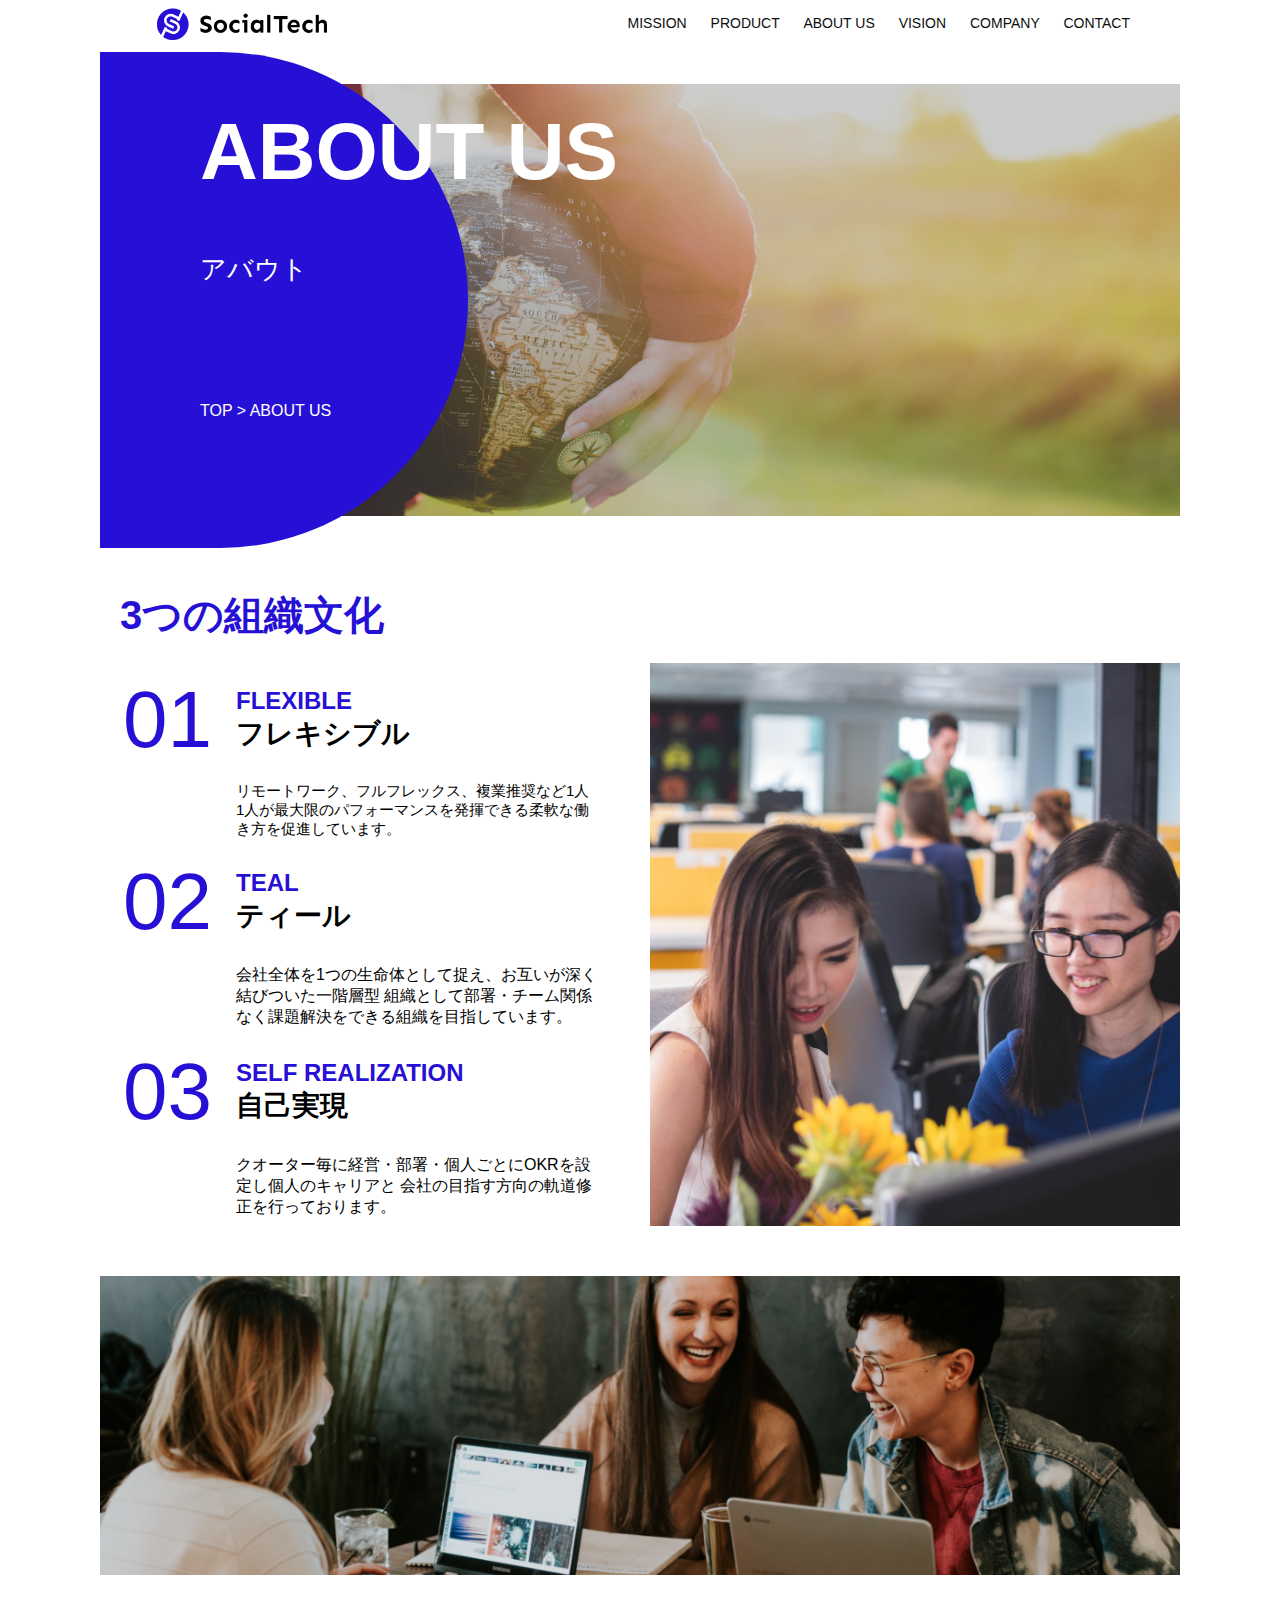
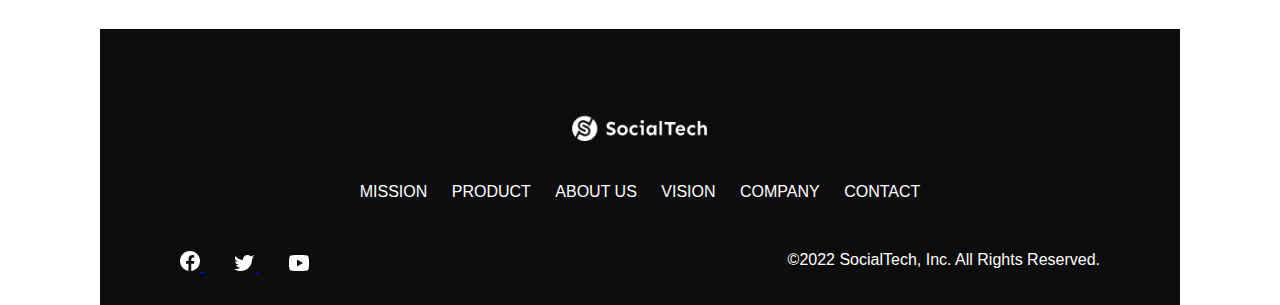
==== commit 088772f8: "master" ====
--- a/aboutus.html
+++ b/aboutus.html
@@ -146,6 +146,7 @@
                </td>
               </tr>
             </table>
+            
             <img class="culture2-img" src="images/index/index-aboutus1.png" alt="笑顔で話し合う2人の女性">
           </div>
 
--- a/style.css
+++ b/style.css
@@ -753,12 +753,15 @@
 
   #aboutus2 {
     width: 100%;
-    margin: 20px;
-  }
+  }
+
+  
 
   .about-h2 {
     color: #2710d5;
     font-size: 40px;
+    margin-left: 20px;
+    margin-bottom: 20px;
   }
 
   .about-h2::after {
@@ -778,6 +781,7 @@
   
   .culture2-img2 {
     margin-top: 50px;
+    margin-bottom: 50px;
     width: 100%;
   }
   
@@ -791,7 +795,7 @@
   .culture2-num {
     font-size: 80px;
     color: #2710d5;
-    margin: 0 20px 0 0;
+    margin: 0 20px 0 20px;
   }
   
   /* 組織文化英語 */
@@ -855,12 +859,14 @@
 
   #vision2 {
     width: 100%;
-    margin: 20px;
+    margin-bottom: 50px;
   }
 
   .vision-h2 {
     color: #2710d5;
     font-size: 40px;
+    margin-left: 20px;
+    margin-bottom: 20px;
   }
 
   .vision-h2::after {
@@ -881,6 +887,7 @@
     height: 300px;
     margin-bottom: 30px;
     position: relative;
+    margin-left: 20px;
   }
 
   .vision2-box > img {
@@ -962,12 +969,13 @@
   /* 会社概要 */
   #company2 {
     width: 100%;
-    margin: 20px;
+    margin-bottom: 50px;
   }
 
   .company-h2 {
     color: #2710d5;
     font-size: 40px;
+    margin-left: 20px;
     margin-bottom: 20px;
   }
 
